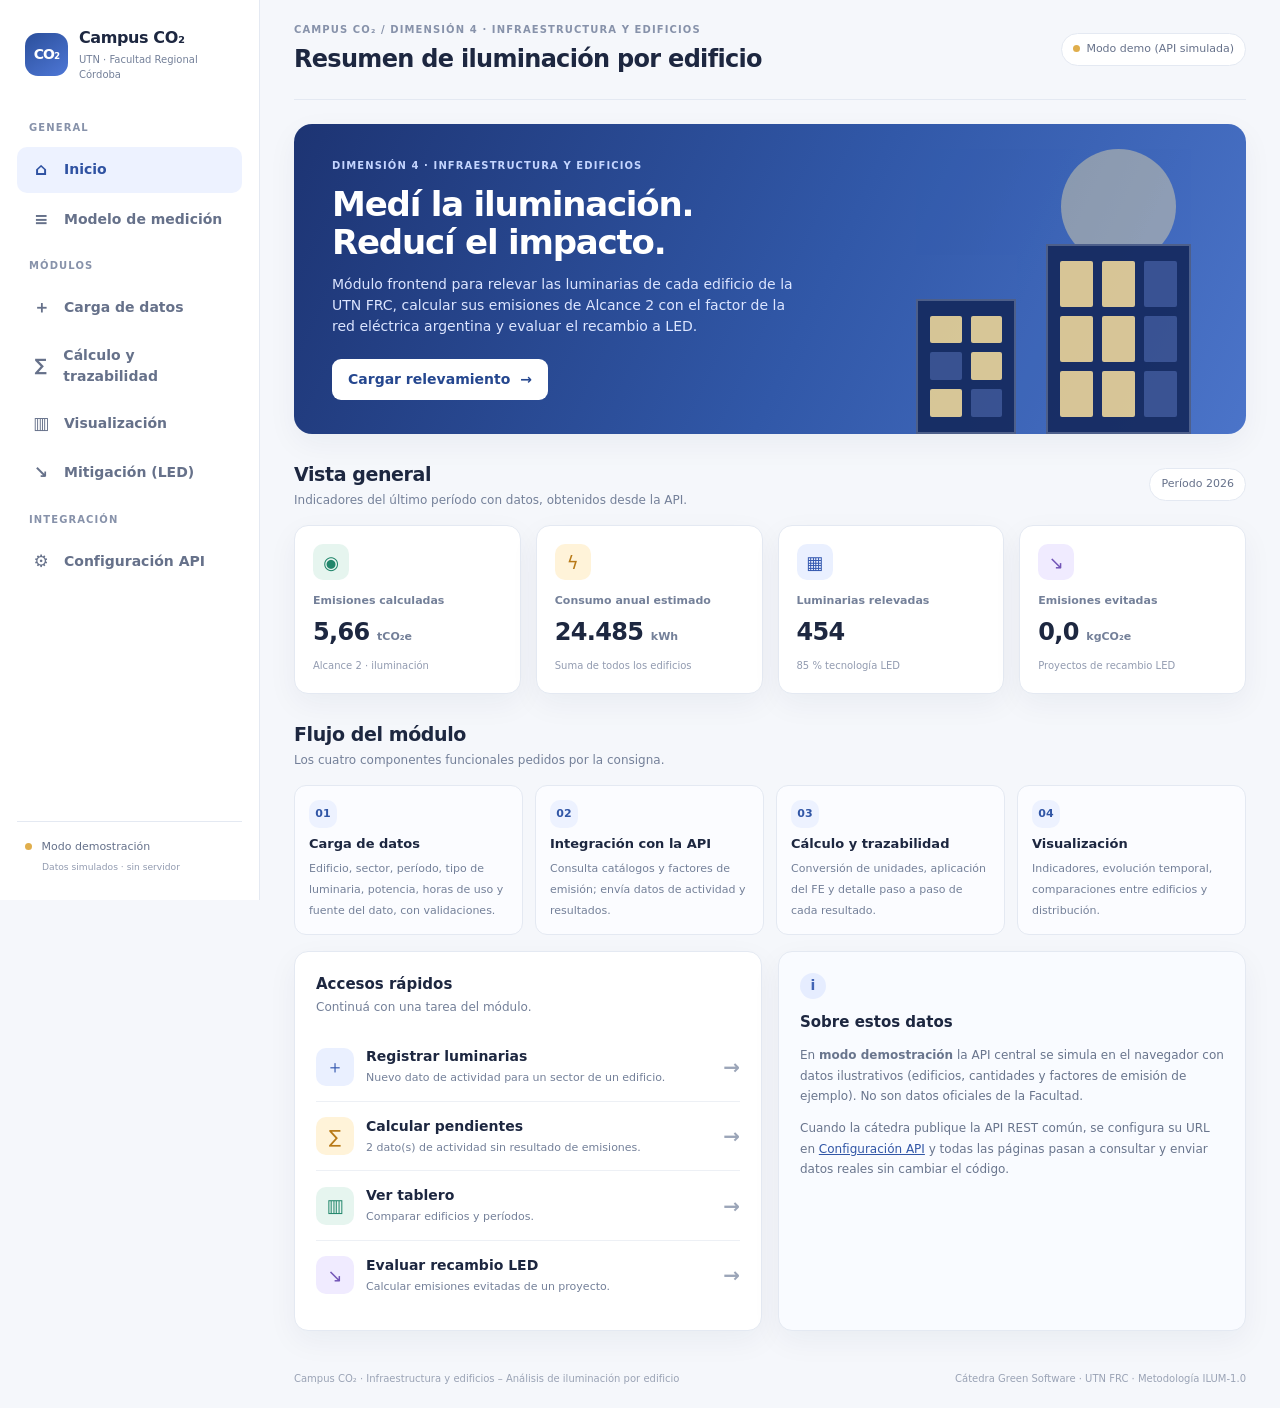
==== index.html @ d1d48ead "Módulo frontend Campus CO2: iluminación por edificio Sitio multipágina (carga, cálculo con trazabili" ====
<!doctype html>
<html lang="es">
<head>
  <meta charset="utf-8">
  <meta name="viewport" content="width=device-width, initial-scale=1">
  <title>Inicio · Campus CO₂ Iluminación</title>
  <link rel="stylesheet" href="css/styles.css">
</head>
<body data-page="inicio" data-title="Resumen de iluminación por edificio">
  <aside id="app-sidebar"></aside>
  <main class="main">
    <header id="app-topbar"></header>

    <div class="hero">
      <div class="hero-copy">
        <div class="eyebrow light">Dimensión 4 · Infraestructura y edificios</div>
        <h2>Medí la iluminación.<br>Reducí el impacto.</h2>
        <p>Módulo frontend para relevar las luminarias de cada edificio de la UTN FRC, calcular sus emisiones de Alcance 2 con el factor de la red eléctrica argentina y evaluar el recambio a LED.</p>
        <a class="btn btn-light" href="carga.html">Cargar relevamiento <span>→</span></a>
      </div>
      <div class="hero-art" aria-hidden="true">
        <div class="sun"></div>
        <div class="building building-a"><i></i><i></i><i></i><i></i><i></i><i></i></div>
        <div class="building building-b"><i></i><i></i><i></i><i></i><i></i><i></i><i></i><i></i><i></i></div>
      </div>
    </div>

    <div class="section-heading">
      <div><h2>Vista general</h2><p>Indicadores del último período con datos, obtenidos desde la API.</p></div>
      <span class="period-tag" id="home-period">Cargando…</span>
    </div>
    <div class="kpi-grid" id="home-kpis">
      <article class="kpi"><div class="kpi-icon green">◉</div><span class="kpi-label">Emisiones calculadas</span><strong id="k-co2">–</strong><small>Alcance 2 · iluminación</small></article>
      <article class="kpi"><div class="kpi-icon gold">ϟ</div><span class="kpi-label">Consumo anual estimado</span><strong id="k-kwh">–</strong><small>Suma de todos los edificios</small></article>
      <article class="kpi"><div class="kpi-icon blue">▦</div><span class="kpi-label">Luminarias relevadas</span><strong id="k-lum">–</strong><small id="k-led">–</small></article>
      <article class="kpi"><div class="kpi-icon violet">↘</div><span class="kpi-label">Emisiones evitadas</span><strong id="k-evit">–</strong><small>Proyectos de recambio LED</small></article>
    </div>
    <div id="home-error"></div>

    <div class="section-heading"><div><h2>Flujo del módulo</h2><p>Los cuatro componentes funcionales pedidos por la consigna.</p></div></div>
    <div class="flow">
      <a class="flow-step" href="carga.html"><span class="step">01</span><b>Carga de datos</b><small>Edificio, sector, período, tipo de luminaria, potencia, horas de uso y fuente del dato, con validaciones.</small></a>
      <a class="flow-step" href="configuracion.html"><span class="step">02</span><b>Integración con la API</b><small>Consulta catálogos y factores de emisión; envía datos de actividad y resultados.</small></a>
      <a class="flow-step" href="calculo.html"><span class="step">03</span><b>Cálculo y trazabilidad</b><small>Conversión de unidades, aplicación del FE y detalle paso a paso de cada resultado.</small></a>
      <a class="flow-step" href="visualizacion.html"><span class="step">04</span><b>Visualización</b><small>Indicadores, evolución temporal, comparaciones entre edificios y distribución.</small></a>
    </div>

    <div class="grid-2 mt">
      <article class="panel">
        <div class="panel-head"><div><h3>Accesos rápidos</h3><p>Continuá con una tarea del módulo.</p></div></div>
        <div class="quick-list">
          <a class="quick-link" href="carga.html"><span class="quick-icon blue">＋</span><span><b>Registrar luminarias</b><small>Nuevo dato de actividad para un sector de un edificio.</small></span><strong>→</strong></a>
          <a class="quick-link" href="calculo.html"><span class="quick-icon gold">∑</span><span><b>Calcular pendientes</b><small id="k-pend">Datos de actividad sin resultado de emisiones.</small></span><strong>→</strong></a>
          <a class="quick-link" href="visualizacion.html"><span class="quick-icon green">▥</span><span><b>Ver tablero</b><small>Comparar edificios y períodos.</small></span><strong>→</strong></a>
          <a class="quick-link" href="mitigacion.html"><span class="quick-icon violet">↘</span><span><b>Evaluar recambio LED</b><small>Calcular emisiones evitadas de un proyecto.</small></span><strong>→</strong></a>
        </div>
      </article>
      <article class="panel note-panel">
        <div class="note-icon">i</div>
        <h3>Sobre estos datos</h3>
        <p>En <b>modo demostración</b> la API central se simula en el navegador con datos ilustrativos (edificios, cantidades y factores de emisión de ejemplo). No son datos oficiales de la Facultad.</p>
        <p>Cuando la cátedra publique la API REST común, se configura su URL en <a href="configuracion.html">Configuración API</a> y todas las páginas pasan a consultar y enviar datos reales sin cambiar el código.</p>
      </article>
    </div>
  </main>

  <script src="js/config.js"></script>
  <script src="js/calculo.js"></script>
  <script src="js/mock-data.js"></script>
  <script src="js/api.js"></script>
  <script src="js/layout.js"></script>
  <script src="js/contexto.js"></script>
  <script src="js/pages/inicio.js"></script>
</body>
</html>
---- css/styles.css ----
/* =========================================================
   Campus CO₂ · Módulo Infraestructura y edificios (Iluminación)
   Hoja de estilos compartida por todas las páginas
   ========================================================= */
:root {
  --navy: #172554; --blue: #3156a6; --blue-soft: #edf2ff;
  --ink: #1d2740; --muted: #748099; --line: #e4e9f2; --bg: #f5f7fb; --card: #fff;
  --green: #21866b; --green-soft: #e6f5ef;
  --gold: #b87916; --gold-soft: #fff3d9;
  --violet: #7255b7; --violet-soft: #f0ebff;
  --red: #c24141; --red-soft: #fdecec;
  --shadow: 0 10px 30px rgba(23, 37, 84, .05);
}
* { box-sizing: border-box; }
body { margin: 0; background: var(--bg); color: var(--ink); font: 14px/1.5 Inter, ui-sans-serif, system-ui, -apple-system, "Segoe UI", sans-serif; display: flex; min-height: 100vh; }
button, input, select, textarea { font: inherit; }
button { cursor: pointer; }
a { color: var(--blue); }
code, pre { font-family: ui-monospace, SFMono-Regular, Consolas, monospace; font-size: 12px; }

/* ---------- Sidebar ---------- */
.sidebar { width: 260px; background: #fff; border-right: 1px solid var(--line); padding: 26px 17px; display: flex; flex-direction: column; position: fixed; inset: 0 auto 0 0; z-index: 5; overflow-y: auto; }
.brand { display: flex; align-items: center; gap: 11px; padding: 0 8px 26px; text-decoration: none; color: inherit; }
.brand-mark { width: 43px; height: 43px; background: linear-gradient(145deg, #2b4f9b, #4e77d6); border-radius: 13px; color: #fff; display: grid; place-items: center; font-weight: 800; letter-spacing: -1px; flex-shrink: 0; }
.brand strong { display: block; font-size: 16px; letter-spacing: -.4px; }
.brand small { display: block; color: var(--muted); font-size: 10px; margin-top: 2px; }
.nav-label, .eyebrow { font-size: 10px; font-weight: 800; letter-spacing: 1.1px; color: #8792aa; text-transform: uppercase; }
.nav-label { padding: 12px 12px 8px; }
.sidebar nav { display: grid; gap: 4px; }
.nav-item { color: #66718a; text-decoration: none; padding: 10px 13px; border-radius: 10px; display: flex; align-items: center; gap: 12px; font-weight: 600; }
.nav-item span { width: 22px; text-align: center; font-size: 17px; }
.nav-item:hover { background: #f4f6fb; }
.nav-item.active { background: var(--blue-soft); color: #2f52a2; }
.sidebar-bottom { margin-top: auto; border-top: 1px solid var(--line); padding: 17px 8px 0; color: #65718a; font-size: 11px; }
.sidebar-bottom small { display: block; color: #929bb0; padding: 5px 0 0 17px; word-break: break-all; }
.status-dot { display: inline-block; width: 7px; height: 7px; background: #31a879; border-radius: 50%; margin-right: 6px; }
.status-dot.mock { background: #e0ae4c; }
.status-dot.error { background: var(--red); }

/* ---------- Layout ---------- */
.main { margin-left: 260px; width: calc(100% - 260px); padding: 0 34px; max-width: 1800px; }
.topbar { min-height: 100px; display: flex; align-items: center; justify-content: space-between; gap: 16px; border-bottom: 1px solid var(--line); margin-bottom: 24px; }
.topbar h1 { font-size: 24px; letter-spacing: -.7px; margin: 4px 0 0; }
.top-actions { display: flex; align-items: center; gap: 12px; }
.pill, .period-tag { font-size: 11px; color: #66718a; background: #fff; border: 1px solid var(--line); padding: 7px 11px; border-radius: 30px; white-space: nowrap; text-decoration: none; }
footer { display: flex; justify-content: space-between; gap: 12px; padding: 28px 0 22px; margin-top: 12px; color: #9aa3b5; font-size: 10px; }

.section-heading { display: flex; align-items: center; justify-content: space-between; margin: 26px 0 16px; gap: 15px; }
.section-heading:first-child { margin-top: 0; }
.section-heading h2 { font-size: 19px; margin: 0 0 3px; letter-spacing: -.4px; }
.section-heading p, .panel-head p, .form-section-title p { margin: 0; color: var(--muted); font-size: 12px; }

/* ---------- Hero ---------- */
.hero { background: linear-gradient(115deg, #1d3473 0%, #3158a8 55%, #4b74c9 100%); border-radius: 18px; min-height: 260px; color: #fff; display: flex; overflow: hidden; position: relative; padding: 34px 38px; box-shadow: var(--shadow); }
.hero-copy { max-width: 560px; position: relative; z-index: 1; }
.eyebrow.light { color: #c4d5ff; }
.hero h2 { font-size: 34px; line-height: 1.13; letter-spacing: -1.2px; margin: 12px 0; }
.hero p { color: #dce5ff; max-width: 480px; font-size: 14px; margin: 0 0 22px; }
.hero-art { position: absolute; right: 0; bottom: 0; width: 43%; height: 100%; overflow: hidden; opacity: .9; }
.sun { position: absolute; width: 115px; height: 115px; border-radius: 50%; background: #ffe9a8; right: 70px; top: 25px; opacity: .45; }
.building { position: absolute; bottom: 0; background: #14295d; border: 2px solid rgba(255,255,255,.25); display: grid; grid-template-columns: repeat(2, 1fr); gap: 9px; padding: 15px 12px; }
.building i { display: block; background: #ffe39a; border-radius: 2px; opacity: .9; }
.building i:nth-child(3n) { background: #3d5594; }
.building-a { height: 135px; width: 100px; right: 230px; }
.building-b { height: 190px; width: 145px; right: 55px; grid-template-columns: repeat(3, 1fr); }

/* ---------- Buttons ---------- */
.btn { border: 0; border-radius: 9px; padding: 10px 16px; font-weight: 700; display: inline-flex; align-items: center; justify-content: center; gap: 10px; transition: .15s; text-decoration: none; }
.btn:hover { transform: translateY(-1px); filter: brightness(.98); }
.btn:disabled { opacity: .5; cursor: not-allowed; transform: none; }
.btn-light { background: #fff; color: #25478f; }
.btn-primary { background: var(--blue); color: #fff; }
.btn-success { background: var(--green); color: #fff; }
.btn-outline { background: #fff; color: #4f5e78; border: 1px solid #dbe2ee; }
.btn-danger { background: #fff; color: var(--red); border: 1px solid #f1caca; }
.btn-sm { padding: 6px 10px; font-size: 11px; border-radius: 7px; }

/* ---------- Cards / KPIs ---------- */
.kpi-grid { display: grid; grid-template-columns: repeat(4, minmax(0, 1fr)); gap: 15px; }
.kpi, .panel { background: var(--card); border: 1px solid var(--line); border-radius: 14px; box-shadow: var(--shadow); }
.kpi { padding: 18px; min-width: 0; }
.kpi-icon, .quick-icon { width: 36px; height: 36px; border-radius: 10px; display: grid; place-items: center; font-size: 18px; margin-bottom: 13px; }
.blue { background: #eaf0ff; color: #3559b0; }
.gold { background: var(--gold-soft); color: var(--gold); }
.green { background: var(--green-soft); color: var(--green); }
.violet { background: var(--violet-soft); color: var(--violet); }
.kpi-label { display: block; font-size: 11px; color: var(--muted); font-weight: 650; }
.kpi strong { display: block; font-size: 24px; letter-spacing: -.7px; margin: 4px 0; }
.kpi strong em, .result-highlight em { font-style: normal; font-size: 11px; color: var(--muted); letter-spacing: 0; }
.kpi small { font-size: 10px; color: #929bb0; }
.kpi .delta-up { color: var(--red); font-weight: 700; }
.kpi .delta-down { color: var(--green); font-weight: 700; }

.panel { padding: 21px; }
.panel-head { display: flex; align-items: center; justify-content: space-between; gap: 12px; margin-bottom: 16px; flex-wrap: wrap; }
.panel-head h3, .form-section-title h3, .note-panel h3 { margin: 0 0 3px; font-size: 15px; }
.grid-2 { display: grid; grid-template-columns: 1fr 1fr; gap: 16px; }
.grid-3 { display: grid; grid-template-columns: repeat(3, 1fr); gap: 16px; }
.stack { display: grid; gap: 16px; }
.mt { margin-top: 16px; }

.quick-list { display: grid; }
.quick-link { border-top: 1px solid #edf0f5; display: flex; align-items: center; gap: 12px; padding: 14px 0; color: var(--ink); text-decoration: none; }
.quick-link:first-child { border-top: 0; }
.quick-icon { flex-shrink: 0; margin: 0; width: 38px; height: 38px; }
.quick-link span:nth-child(2) { flex: 1; }
.quick-link b, .quick-link small { display: block; }
.quick-link small { font-size: 11px; color: var(--muted); margin-top: 3px; }
.quick-link > strong { color: #9ba5b8; font-size: 20px; }

.note-panel { background: #f9fbff; }
.note-icon { width: 26px; height: 26px; border-radius: 50%; background: #e6edff; color: #4264b5; display: grid; place-items: center; font-weight: 800; margin-bottom: 12px; flex-shrink: 0; }
.note-panel p, .note-panel li { font-size: 12px; color: #69758d; line-height: 1.7; }
.note-inline { display: flex; gap: 13px; align-items: flex-start; }
.note-inline .note-icon { margin: 0; }
.note-inline p { margin: 0; }

/* Flujo de módulos */
.flow { display: grid; grid-template-columns: repeat(4, 1fr); gap: 12px; counter-reset: flow; }
.flow-step { border: 1px solid var(--line); border-radius: 12px; padding: 14px; background: #fbfcff; text-decoration: none; color: inherit; position: relative; }
.flow-step:hover { border-color: #b9c8ee; }
.flow-step b { display: block; font-size: 13px; margin: 6px 0 3px; }
.flow-step small { color: var(--muted); font-size: 11px; }
.flow-step .step { width: 28px; height: 28px; font-size: 11px; }

/* ---------- Forms ---------- */
.form-panel { padding: 25px; }
.form-section-title { display: flex; align-items: center; gap: 12px; margin-bottom: 18px; }
.step { height: 34px; width: 34px; display: grid; place-items: center; background: var(--blue-soft); color: var(--blue); border-radius: 10px; font-weight: 800; font-size: 12px; flex-shrink: 0; }
.form-section-title.separated { border-top: 1px solid var(--line); padding-top: 22px; margin-top: 24px; }
.form-grid { display: grid; grid-template-columns: repeat(3, minmax(0, 1fr)); gap: 16px 18px; }
.form-grid.cols-2 { grid-template-columns: repeat(2, minmax(0, 1fr)); }
.form-grid.one-col { grid-template-columns: 1fr; }
.field { display: flex; flex-direction: column; gap: 6px; font-weight: 650; font-size: 12px; color: #46516a; min-width: 0; }
.field .req { color: #d35454; }
.field input, .field select, .field textarea, .toolbar select, .toolbar input { width: 100%; border: 1px solid #dce3ef; background: #fff; border-radius: 8px; padding: 10px 12px; color: #2b3550; outline: none; min-width: 0; }
.field input[readonly], .field input:disabled, .field select:disabled { background: #f4f6fa; color: #69758d; }
.field input:focus, .field select:focus, .field textarea:focus { border-color: #6582d5; box-shadow: 0 0 0 3px #edf1ff; }
.field small { font-size: 10px; color: #8b96aa; font-weight: 400; }
.field.invalid input, .field.invalid select, .field.invalid textarea { border-color: #e08b8b; background: #fffafa; }
.field .error-text { color: var(--red); font-size: 10.5px; font-weight: 600; display: none; }
.field.invalid .error-text { display: block; }
.field.span-2 { grid-column: span 2; }
.field.span-all { grid-column: 1 / -1; }
.input-group { display: flex; gap: 6px; }
.input-group input { flex: 1; }
.input-group select { width: 110px; flex-shrink: 0; }
.field textarea { resize: vertical; }

.calc-preview { margin-top: 22px; background: #f6f8fd; border: 1px solid #e7ebf5; border-radius: 11px; padding: 16px; display: grid; grid-template-columns: repeat(3, 1fr); gap: 12px; }
.calc-preview div span { display: block; font-size: 11px; color: var(--muted); }
.calc-preview div strong { display: block; font-size: 19px; margin-top: 3px; }
.calc-preview small { grid-column: 1 / -1; color: #8a95aa; font-size: 10.5px; }
.form-actions { display: flex; justify-content: flex-end; gap: 10px; margin-top: 21px; flex-wrap: wrap; }
.form-message { margin: 12px 0 0; font-size: 12px; min-height: 18px; }
.form-message.ok { color: var(--green); }
.form-message.err { color: var(--red); }
.required-note { font-size: 11px; color: #8993a8; }
.alert { border-radius: 10px; padding: 11px 14px; font-size: 12px; margin-top: 14px; }
.alert-warn { background: var(--gold-soft); color: #87590f; border: 1px solid #f3dca6; }
.alert-err { background: var(--red-soft); color: #9b2f2f; border: 1px solid #f1caca; }

/* Toolbar de filtros */
.toolbar { display: flex; gap: 10px; align-items: end; flex-wrap: wrap; }
.toolbar .field { min-width: 160px; }

/* ---------- Tables ---------- */
.table-wrap { overflow-x: auto; }
table { border-collapse: collapse; width: 100%; font-size: 12px; white-space: nowrap; }
th { text-align: left; color: #8993a8; font-size: 10px; text-transform: uppercase; letter-spacing: .5px; background: #f9faff; }
td, th { padding: 11px 12px; border-bottom: 1px solid #edf0f5; }
td { color: #46516a; }
td.num, th.num { text-align: right; }
tbody tr:last-child td { border-bottom: 0; }
tbody tr.selected td { background: #f3f6ff; }
.empty { text-align: center; color: var(--muted); padding: 26px; white-space: normal; }
.badge { display: inline-block; background: var(--blue-soft); color: #3556a5; border-radius: 20px; padding: 4px 9px; font-size: 10px; white-space: nowrap; font-weight: 650; }
.badge.ok { background: var(--green-soft); color: var(--green); }
.badge.warn { background: var(--gold-soft); color: var(--gold); }
.badge.err { background: var(--red-soft); color: var(--red); }
.badge.violet { background: var(--violet-soft); color: var(--violet); }
.row-actions { display: flex; gap: 6px; }

/* ---------- Trazabilidad ---------- */
.trace { display: grid; gap: 14px; }
.trace-block { border: 1px solid var(--line); border-radius: 11px; padding: 14px 16px; background: #fbfcff; }
.trace-block h4 { margin: 0 0 10px; font-size: 12px; text-transform: uppercase; letter-spacing: .6px; color: #6b7690; }
.trace-steps { list-style: none; margin: 0; padding: 0; display: grid; gap: 8px; counter-reset: s; }
.trace-steps li { display: grid; grid-template-columns: 26px 1fr auto; gap: 10px; align-items: start; font-size: 12px; }
.trace-steps li::before { counter-increment: s; content: counter(s); width: 22px; height: 22px; border-radius: 6px; background: var(--blue-soft); color: var(--blue); font-weight: 800; font-size: 11px; display: grid; place-items: center; }
.trace-steps code { display: block; color: #556079; margin-top: 2px; white-space: normal; }
.trace-steps strong { white-space: nowrap; }
.kv { display: grid; grid-template-columns: max-content 1fr; gap: 4px 14px; font-size: 12px; }
.kv dt { color: var(--muted); }
.kv dd { margin: 0; font-weight: 600; }
.json-box { background: #0f1b3d; color: #d9e3ff; border-radius: 10px; padding: 14px; overflow: auto; max-height: 320px; margin: 0; }

/* ---------- Mitigación ---------- */
.mitigation-layout { display: grid; grid-template-columns: 1.3fr .7fr; gap: 17px; align-items: start; }
.result-highlight { background: linear-gradient(140deg, #eaf7f1, #f9fffc); border-color: #d9eee5; }
.highlight-icon { height: 39px; width: 39px; border-radius: 12px; background: #d5f0e3; color: var(--green); display: grid; place-items: center; font-size: 22px; margin-bottom: 14px; }
.result-highlight > strong { display: block; font-size: 27px; letter-spacing: -.7px; margin: 6px 0; }
.result-highlight p { font-size: 11px; color: #70877f; line-height: 1.6; margin-bottom: 0; }
.scenario-row { display: flex; align-items: center; gap: 8px; margin: 15px 0 7px; font-size: 11px; color: #67728a; }
.scenario-row strong { margin-left: auto; color: #28344e; font-size: 11px; }
.scenario-dot { height: 8px; width: 8px; border-radius: 50%; }
.scenario-dot.base { background: #8d9dc7; }
.scenario-dot.improved { background: #38a67d; }
.bar-track { height: 9px; background: #edf0f6; border-radius: 10px; overflow: hidden; }
.bar-fill { height: 100%; border-radius: 10px; transition: width .25s; }
.base-fill { background: #8d9dc7; }
.improved-fill { background: #38a67d; }
.saving-note { display: flex; align-items: center; gap: 10px; margin-top: 18px; background: #f0faf5; border-radius: 9px; padding: 12px; color: #278365; }
.saving-note strong { font-size: 23px; }
.saving-note span { font-size: 10.5px; color: #648778; }

/* ---------- Charts ---------- */
.charts-grid { display: grid; grid-template-columns: 1fr 1fr; gap: 16px; margin-top: 16px; }
.chart-panel { min-width: 0; }
.chart-container { height: 270px; position: relative; }
.wide { grid-column: 1 / -1; }
.chart-fallback { position: absolute; inset: 0; display: grid; place-items: center; color: var(--muted); font-size: 12px; text-align: center; padding: 20px; }

/* ---------- Metodología ---------- */
.doc h3 { margin-top: 0; }
.doc p, .doc li { font-size: 13px; color: #46516a; line-height: 1.7; }
.formula { background: #f6f8fd; border: 1px solid #e7ebf5; border-radius: 10px; padding: 12px 14px; font-family: ui-monospace, Consolas, monospace; font-size: 12.5px; margin: 10px 0; overflow-x: auto; }

/* ---------- Toast ---------- */
.toast-host { position: fixed; right: 20px; bottom: 20px; display: grid; gap: 8px; z-index: 50; }
.toast { background: #1d2740; color: #fff; padding: 11px 15px; border-radius: 10px; font-size: 12px; box-shadow: 0 8px 24px rgba(0,0,0,.18); max-width: 360px; animation: fade .2s ease; }
.toast.ok { background: #1f6f59; }
.toast.err { background: #a33636; }
@keyframes fade { from { opacity: 0; transform: translateY(4px); } to { opacity: 1; transform: none; } }
.loading { color: var(--muted); font-size: 12px; }

/* ---------- Responsive ---------- */
@media (max-width: 1200px) {
  .form-grid { grid-template-columns: repeat(2, minmax(0, 1fr)); }
  .flow { grid-template-columns: repeat(2, 1fr); }
}
@media (max-width: 1100px) {
  .sidebar { width: 220px; }
  .main { margin-left: 220px; width: calc(100% - 220px); padding: 0 22px; }
  .kpi-grid { grid-template-columns: repeat(2, minmax(0, 1fr)); }
  .mitigation-layout, .grid-2, .grid-3 { grid-template-columns: 1fr; }
  .hero-art { opacity: .4; }
}
@media (max-width: 720px) {
  body { display: block; }
  .sidebar { position: relative; width: 100%; height: auto; padding: 14px 16px; display: block; border-right: 0; border-bottom: 1px solid var(--line); }
  .brand { padding: 0 5px 12px; }
  .nav-label, .sidebar-bottom { display: none; }
  .sidebar nav { display: flex; overflow-x: auto; gap: 4px; }
  .nav-item { white-space: nowrap; padding: 8px 10px; font-size: 11px; }
  .nav-item span { font-size: 14px; width: auto; }
  .main { margin: 0; width: 100%; padding: 0 16px; }
  .topbar { padding: 18px 0; align-items: flex-start; flex-direction: column; }
  .topbar h1 { font-size: 20px; }
  .hero { padding: 24px 20px; }
  .hero h2 { font-size: 27px; }
  .hero-art { width: 100%; opacity: .2; }
  .section-heading { align-items: flex-start; flex-direction: column; }
  .kpi-grid { gap: 10px; }
  .kpi { padding: 14px; }
  .kpi strong { font-size: 20px; }
  .form-grid, .form-grid.cols-2 { grid-template-columns: 1fr; }
  .field.span-2 { grid-column: auto; }
  .calc-preview { grid-template-columns: 1fr; }
  .charts-grid, .flow { grid-template-columns: 1fr; }
  .wide { grid-column: auto; }
  .panel { padding: 16px; }
  footer { flex-direction: column; }
  .trace-steps li { grid-template-columns: 26px 1fr; }
  .trace-steps strong { grid-column: 2; }
}
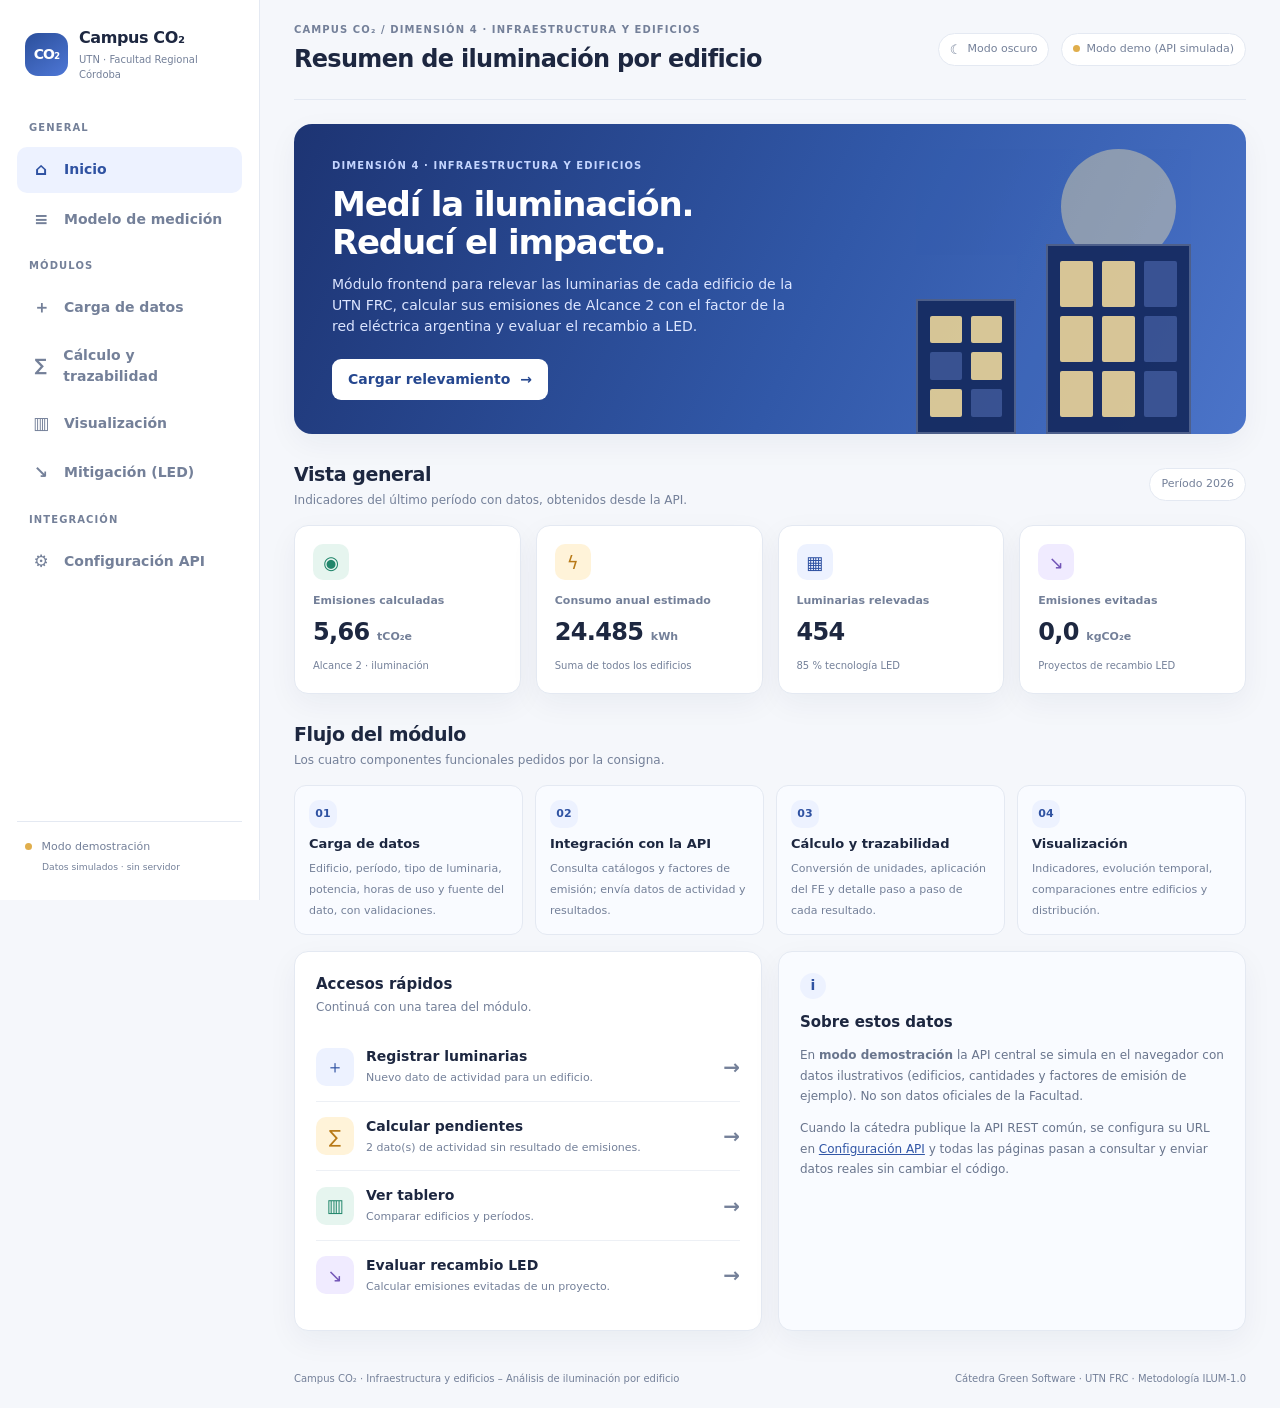
==== commit 3a595f35: "Quitar sector, dimensión y actividad de la carga y agregar modo oscuro - Formulario de carga: se eli" ====
--- a/index.html
+++ b/index.html
@@ -5,6 +5,7 @@
   <meta name="viewport" content="width=device-width, initial-scale=1">
   <title>Inicio · Campus CO₂ Iluminación</title>
   <link rel="stylesheet" href="css/styles.css">
+  <script>try{var t=localStorage.getItem("campusco2.theme");if(t)document.documentElement.dataset.theme=t}catch(e){}</script>
 </head>
 <body data-page="inicio" data-title="Resumen de iluminación por edificio">
   <aside id="app-sidebar"></aside>
@@ -39,7 +40,7 @@
 
     <div class="section-heading"><div><h2>Flujo del módulo</h2><p>Los cuatro componentes funcionales pedidos por la consigna.</p></div></div>
     <div class="flow">
-      <a class="flow-step" href="carga.html"><span class="step">01</span><b>Carga de datos</b><small>Edificio, sector, período, tipo de luminaria, potencia, horas de uso y fuente del dato, con validaciones.</small></a>
+      <a class="flow-step" href="carga.html"><span class="step">01</span><b>Carga de datos</b><small>Edificio, período, tipo de luminaria, potencia, horas de uso y fuente del dato, con validaciones.</small></a>
       <a class="flow-step" href="configuracion.html"><span class="step">02</span><b>Integración con la API</b><small>Consulta catálogos y factores de emisión; envía datos de actividad y resultados.</small></a>
       <a class="flow-step" href="calculo.html"><span class="step">03</span><b>Cálculo y trazabilidad</b><small>Conversión de unidades, aplicación del FE y detalle paso a paso de cada resultado.</small></a>
       <a class="flow-step" href="visualizacion.html"><span class="step">04</span><b>Visualización</b><small>Indicadores, evolución temporal, comparaciones entre edificios y distribución.</small></a>
@@ -49,7 +50,7 @@
       <article class="panel">
         <div class="panel-head"><div><h3>Accesos rápidos</h3><p>Continuá con una tarea del módulo.</p></div></div>
         <div class="quick-list">
-          <a class="quick-link" href="carga.html"><span class="quick-icon blue">＋</span><span><b>Registrar luminarias</b><small>Nuevo dato de actividad para un sector de un edificio.</small></span><strong>→</strong></a>
+          <a class="quick-link" href="carga.html"><span class="quick-icon blue">＋</span><span><b>Registrar luminarias</b><small>Nuevo dato de actividad para un edificio.</small></span><strong>→</strong></a>
           <a class="quick-link" href="calculo.html"><span class="quick-icon gold">∑</span><span><b>Calcular pendientes</b><small id="k-pend">Datos de actividad sin resultado de emisiones.</small></span><strong>→</strong></a>
           <a class="quick-link" href="visualizacion.html"><span class="quick-icon green">▥</span><span><b>Ver tablero</b><small>Comparar edificios y períodos.</small></span><strong>→</strong></a>
           <a class="quick-link" href="mitigacion.html"><span class="quick-icon violet">↘</span><span><b>Evaluar recambio LED</b><small>Calcular emisiones evitadas de un proyecto.</small></span><strong>→</strong></a>
--- a/css/styles.css
+++ b/css/styles.css
@@ -3,13 +3,17 @@
    Hoja de estilos compartida por todas las páginas
    ========================================================= */
 :root {
-  --navy: #172554; --blue: #3156a6; --blue-soft: #edf2ff;
+  color-scheme: light;
+  --navy: #172554; --blue: #3156a6; --blue-soft: #edf2ff; --blue-ink: #2f52a2;
   --ink: #1d2740; --muted: #748099; --line: #e4e9f2; --bg: #f5f7fb; --card: #fff;
+  --soft: #f9fbff; --soft-2: #f6f8fd; --hover: #f4f6fb; --th-bg: #f9faff; --row-line: #edf0f5;
+  --input-bg: #fff; --input-border: #dce3ef; --label: #46516a; --text-2: #69758d;
   --green: #21866b; --green-soft: #e6f5ef;
   --gold: #b87916; --gold-soft: #fff3d9;
   --violet: #7255b7; --violet-soft: #f0ebff;
   --red: #c24141; --red-soft: #fdecec;
   --shadow: 0 10px 30px rgba(23, 37, 84, .05);
+  --chart-text: #52514e; --chart-axis: #6b7280; --chart-grid: #eef0f4;
 }
 * { box-sizing: border-box; }
 body { margin: 0; background: var(--bg); color: var(--ink); font: 14px/1.5 Inter, ui-sans-serif, system-ui, -apple-system, "Segoe UI", sans-serif; display: flex; min-height: 100vh; }
@@ -19,20 +23,20 @@
 code, pre { font-family: ui-monospace, SFMono-Regular, Consolas, monospace; font-size: 12px; }
 
 /* ---------- Sidebar ---------- */
-.sidebar { width: 260px; background: #fff; border-right: 1px solid var(--line); padding: 26px 17px; display: flex; flex-direction: column; position: fixed; inset: 0 auto 0 0; z-index: 5; overflow-y: auto; }
+.sidebar { width: 260px; background: var(--card); border-right: 1px solid var(--line); padding: 26px 17px; display: flex; flex-direction: column; position: fixed; inset: 0 auto 0 0; z-index: 5; overflow-y: auto; }
 .brand { display: flex; align-items: center; gap: 11px; padding: 0 8px 26px; text-decoration: none; color: inherit; }
 .brand-mark { width: 43px; height: 43px; background: linear-gradient(145deg, #2b4f9b, #4e77d6); border-radius: 13px; color: #fff; display: grid; place-items: center; font-weight: 800; letter-spacing: -1px; flex-shrink: 0; }
 .brand strong { display: block; font-size: 16px; letter-spacing: -.4px; }
 .brand small { display: block; color: var(--muted); font-size: 10px; margin-top: 2px; }
-.nav-label, .eyebrow { font-size: 10px; font-weight: 800; letter-spacing: 1.1px; color: #8792aa; text-transform: uppercase; }
+.nav-label, .eyebrow { font-size: 10px; font-weight: 800; letter-spacing: 1.1px; color: var(--muted); text-transform: uppercase; }
 .nav-label { padding: 12px 12px 8px; }
 .sidebar nav { display: grid; gap: 4px; }
-.nav-item { color: #66718a; text-decoration: none; padding: 10px 13px; border-radius: 10px; display: flex; align-items: center; gap: 12px; font-weight: 600; }
+.nav-item { color: var(--muted); text-decoration: none; padding: 10px 13px; border-radius: 10px; display: flex; align-items: center; gap: 12px; font-weight: 600; }
 .nav-item span { width: 22px; text-align: center; font-size: 17px; }
-.nav-item:hover { background: #f4f6fb; }
-.nav-item.active { background: var(--blue-soft); color: #2f52a2; }
-.sidebar-bottom { margin-top: auto; border-top: 1px solid var(--line); padding: 17px 8px 0; color: #65718a; font-size: 11px; }
-.sidebar-bottom small { display: block; color: #929bb0; padding: 5px 0 0 17px; word-break: break-all; }
+.nav-item:hover { background: var(--hover); }
+.nav-item.active { background: var(--blue-soft); color: var(--blue-ink); }
+.sidebar-bottom { margin-top: auto; border-top: 1px solid var(--line); padding: 17px 8px 0; color: var(--muted); font-size: 11px; }
+.sidebar-bottom small { display: block; color: var(--muted); padding: 5px 0 0 17px; word-break: break-all; }
 .status-dot { display: inline-block; width: 7px; height: 7px; background: #31a879; border-radius: 50%; margin-right: 6px; }
 .status-dot.mock { background: #e0ae4c; }
 .status-dot.error { background: var(--red); }
@@ -42,8 +46,8 @@
 .topbar { min-height: 100px; display: flex; align-items: center; justify-content: space-between; gap: 16px; border-bottom: 1px solid var(--line); margin-bottom: 24px; }
 .topbar h1 { font-size: 24px; letter-spacing: -.7px; margin: 4px 0 0; }
 .top-actions { display: flex; align-items: center; gap: 12px; }
-.pill, .period-tag { font-size: 11px; color: #66718a; background: #fff; border: 1px solid var(--line); padding: 7px 11px; border-radius: 30px; white-space: nowrap; text-decoration: none; }
-footer { display: flex; justify-content: space-between; gap: 12px; padding: 28px 0 22px; margin-top: 12px; color: #9aa3b5; font-size: 10px; }
+.pill, .period-tag { font-size: 11px; color: var(--muted); background: var(--card); border: 1px solid var(--line); padding: 7px 11px; border-radius: 30px; white-space: nowrap; text-decoration: none; }
+footer { display: flex; justify-content: space-between; gap: 12px; padding: 28px 0 22px; margin-top: 12px; color: var(--muted); font-size: 10px; }
 
 .section-heading { display: flex; align-items: center; justify-content: space-between; margin: 26px 0 16px; gap: 15px; }
 .section-heading:first-child { margin-top: 0; }
@@ -71,8 +75,8 @@
 .btn-light { background: #fff; color: #25478f; }
 .btn-primary { background: var(--blue); color: #fff; }
 .btn-success { background: var(--green); color: #fff; }
-.btn-outline { background: #fff; color: #4f5e78; border: 1px solid #dbe2ee; }
-.btn-danger { background: #fff; color: var(--red); border: 1px solid #f1caca; }
+.btn-outline { background: var(--card); color: var(--muted); border: 1px solid var(--input-border); }
+.btn-danger { background: var(--card); color: var(--red); border: 1px solid #f1caca; }
 .btn-sm { padding: 6px 10px; font-size: 11px; border-radius: 7px; }
 
 /* ---------- Cards / KPIs ---------- */
@@ -80,14 +84,14 @@
 .kpi, .panel { background: var(--card); border: 1px solid var(--line); border-radius: 14px; box-shadow: var(--shadow); }
 .kpi { padding: 18px; min-width: 0; }
 .kpi-icon, .quick-icon { width: 36px; height: 36px; border-radius: 10px; display: grid; place-items: center; font-size: 18px; margin-bottom: 13px; }
-.blue { background: #eaf0ff; color: #3559b0; }
+.blue { background: var(--blue-soft); color: var(--blue-ink); }
 .gold { background: var(--gold-soft); color: var(--gold); }
 .green { background: var(--green-soft); color: var(--green); }
 .violet { background: var(--violet-soft); color: var(--violet); }
 .kpi-label { display: block; font-size: 11px; color: var(--muted); font-weight: 650; }
 .kpi strong { display: block; font-size: 24px; letter-spacing: -.7px; margin: 4px 0; }
 .kpi strong em, .result-highlight em { font-style: normal; font-size: 11px; color: var(--muted); letter-spacing: 0; }
-.kpi small { font-size: 10px; color: #929bb0; }
+.kpi small { font-size: 10px; color: var(--muted); }
 .kpi .delta-up { color: var(--red); font-weight: 700; }
 .kpi .delta-down { color: var(--green); font-weight: 700; }
 
@@ -100,24 +104,24 @@
 .mt { margin-top: 16px; }
 
 .quick-list { display: grid; }
-.quick-link { border-top: 1px solid #edf0f5; display: flex; align-items: center; gap: 12px; padding: 14px 0; color: var(--ink); text-decoration: none; }
+.quick-link { border-top: 1px solid var(--row-line); display: flex; align-items: center; gap: 12px; padding: 14px 0; color: var(--ink); text-decoration: none; }
 .quick-link:first-child { border-top: 0; }
 .quick-icon { flex-shrink: 0; margin: 0; width: 38px; height: 38px; }
 .quick-link span:nth-child(2) { flex: 1; }
 .quick-link b, .quick-link small { display: block; }
 .quick-link small { font-size: 11px; color: var(--muted); margin-top: 3px; }
-.quick-link > strong { color: #9ba5b8; font-size: 20px; }
-
-.note-panel { background: #f9fbff; }
-.note-icon { width: 26px; height: 26px; border-radius: 50%; background: #e6edff; color: #4264b5; display: grid; place-items: center; font-weight: 800; margin-bottom: 12px; flex-shrink: 0; }
-.note-panel p, .note-panel li { font-size: 12px; color: #69758d; line-height: 1.7; }
+.quick-link > strong { color: var(--muted); font-size: 20px; }
+
+.note-panel { background: var(--soft); }
+.note-icon { width: 26px; height: 26px; border-radius: 50%; background: var(--blue-soft); color: var(--blue-ink); display: grid; place-items: center; font-weight: 800; margin-bottom: 12px; flex-shrink: 0; }
+.note-panel p, .note-panel li { font-size: 12px; color: var(--text-2); line-height: 1.7; }
 .note-inline { display: flex; gap: 13px; align-items: flex-start; }
 .note-inline .note-icon { margin: 0; }
 .note-inline p { margin: 0; }
 
 /* Flujo de módulos */
 .flow { display: grid; grid-template-columns: repeat(4, 1fr); gap: 12px; counter-reset: flow; }
-.flow-step { border: 1px solid var(--line); border-radius: 12px; padding: 14px; background: #fbfcff; text-decoration: none; color: inherit; position: relative; }
+.flow-step { border: 1px solid var(--line); border-radius: 12px; padding: 14px; background: var(--soft); text-decoration: none; color: inherit; position: relative; }
 .flow-step:hover { border-color: #b9c8ee; }
 .flow-step b { display: block; font-size: 13px; margin: 6px 0 3px; }
 .flow-step small { color: var(--muted); font-size: 11px; }
@@ -131,12 +135,12 @@
 .form-grid { display: grid; grid-template-columns: repeat(3, minmax(0, 1fr)); gap: 16px 18px; }
 .form-grid.cols-2 { grid-template-columns: repeat(2, minmax(0, 1fr)); }
 .form-grid.one-col { grid-template-columns: 1fr; }
-.field { display: flex; flex-direction: column; gap: 6px; font-weight: 650; font-size: 12px; color: #46516a; min-width: 0; }
+.field { display: flex; flex-direction: column; gap: 6px; font-weight: 650; font-size: 12px; color: var(--label); min-width: 0; }
 .field .req { color: #d35454; }
-.field input, .field select, .field textarea, .toolbar select, .toolbar input { width: 100%; border: 1px solid #dce3ef; background: #fff; border-radius: 8px; padding: 10px 12px; color: #2b3550; outline: none; min-width: 0; }
-.field input[readonly], .field input:disabled, .field select:disabled { background: #f4f6fa; color: #69758d; }
-.field input:focus, .field select:focus, .field textarea:focus { border-color: #6582d5; box-shadow: 0 0 0 3px #edf1ff; }
-.field small { font-size: 10px; color: #8b96aa; font-weight: 400; }
+.field input, .field select, .field textarea, .toolbar select, .toolbar input { width: 100%; border: 1px solid var(--input-border); background: var(--card); border-radius: 8px; padding: 10px 12px; color: var(--ink); outline: none; min-width: 0; }
+.field input[readonly], .field input:disabled, .field select:disabled { background: var(--hover); color: var(--text-2); }
+.field input:focus, .field select:focus, .field textarea:focus { border-color: #6582d5; box-shadow: 0 0 0 3px var(--blue-soft); }
+.field small { font-size: 10px; color: var(--muted); font-weight: 400; }
 .field.invalid input, .field.invalid select, .field.invalid textarea { border-color: #e08b8b; background: #fffafa; }
 .field .error-text { color: var(--red); font-size: 10.5px; font-weight: 600; display: none; }
 .field.invalid .error-text { display: block; }
@@ -147,15 +151,15 @@
 .input-group select { width: 110px; flex-shrink: 0; }
 .field textarea { resize: vertical; }
 
-.calc-preview { margin-top: 22px; background: #f6f8fd; border: 1px solid #e7ebf5; border-radius: 11px; padding: 16px; display: grid; grid-template-columns: repeat(3, 1fr); gap: 12px; }
+.calc-preview { margin-top: 22px; background: var(--soft-2); border: 1px solid var(--input-border); border-radius: 11px; padding: 16px; display: grid; grid-template-columns: repeat(3, 1fr); gap: 12px; }
 .calc-preview div span { display: block; font-size: 11px; color: var(--muted); }
 .calc-preview div strong { display: block; font-size: 19px; margin-top: 3px; }
-.calc-preview small { grid-column: 1 / -1; color: #8a95aa; font-size: 10.5px; }
+.calc-preview small { grid-column: 1 / -1; color: var(--muted); font-size: 10.5px; }
 .form-actions { display: flex; justify-content: flex-end; gap: 10px; margin-top: 21px; flex-wrap: wrap; }
 .form-message { margin: 12px 0 0; font-size: 12px; min-height: 18px; }
 .form-message.ok { color: var(--green); }
 .form-message.err { color: var(--red); }
-.required-note { font-size: 11px; color: #8993a8; }
+.required-note { font-size: 11px; color: var(--muted); }
 .alert { border-radius: 10px; padding: 11px 14px; font-size: 12px; margin-top: 14px; }
 .alert-warn { background: var(--gold-soft); color: #87590f; border: 1px solid #f3dca6; }
 .alert-err { background: var(--red-soft); color: #9b2f2f; border: 1px solid #f1caca; }
@@ -167,12 +171,12 @@
 /* ---------- Tables ---------- */
 .table-wrap { overflow-x: auto; }
 table { border-collapse: collapse; width: 100%; font-size: 12px; white-space: nowrap; }
-th { text-align: left; color: #8993a8; font-size: 10px; text-transform: uppercase; letter-spacing: .5px; background: #f9faff; }
-td, th { padding: 11px 12px; border-bottom: 1px solid #edf0f5; }
-td { color: #46516a; }
+th { text-align: left; color: var(--muted); font-size: 10px; text-transform: uppercase; letter-spacing: .5px; background: var(--th-bg); }
+td, th { padding: 11px 12px; border-bottom: 1px solid var(--row-line); }
+td { color: var(--label); }
 td.num, th.num { text-align: right; }
 tbody tr:last-child td { border-bottom: 0; }
-tbody tr.selected td { background: #f3f6ff; }
+tbody tr.selected td { background: var(--hover); }
 .empty { text-align: center; color: var(--muted); padding: 26px; white-space: normal; }
 .badge { display: inline-block; background: var(--blue-soft); color: #3556a5; border-radius: 20px; padding: 4px 9px; font-size: 10px; white-space: nowrap; font-weight: 650; }
 .badge.ok { background: var(--green-soft); color: var(--green); }
@@ -183,12 +187,12 @@
 
 /* ---------- Trazabilidad ---------- */
 .trace { display: grid; gap: 14px; }
-.trace-block { border: 1px solid var(--line); border-radius: 11px; padding: 14px 16px; background: #fbfcff; }
-.trace-block h4 { margin: 0 0 10px; font-size: 12px; text-transform: uppercase; letter-spacing: .6px; color: #6b7690; }
+.trace-block { border: 1px solid var(--line); border-radius: 11px; padding: 14px 16px; background: var(--soft); }
+.trace-block h4 { margin: 0 0 10px; font-size: 12px; text-transform: uppercase; letter-spacing: .6px; color: var(--muted); }
 .trace-steps { list-style: none; margin: 0; padding: 0; display: grid; gap: 8px; counter-reset: s; }
 .trace-steps li { display: grid; grid-template-columns: 26px 1fr auto; gap: 10px; align-items: start; font-size: 12px; }
 .trace-steps li::before { counter-increment: s; content: counter(s); width: 22px; height: 22px; border-radius: 6px; background: var(--blue-soft); color: var(--blue); font-weight: 800; font-size: 11px; display: grid; place-items: center; }
-.trace-steps code { display: block; color: #556079; margin-top: 2px; white-space: normal; }
+.trace-steps code { display: block; color: var(--muted); margin-top: 2px; white-space: normal; }
 .trace-steps strong { white-space: nowrap; }
 .kv { display: grid; grid-template-columns: max-content 1fr; gap: 4px 14px; font-size: 12px; }
 .kv dt { color: var(--muted); }
@@ -198,15 +202,15 @@
 /* ---------- Mitigación ---------- */
 .mitigation-layout { display: grid; grid-template-columns: 1.3fr .7fr; gap: 17px; align-items: start; }
 .result-highlight { background: linear-gradient(140deg, #eaf7f1, #f9fffc); border-color: #d9eee5; }
-.highlight-icon { height: 39px; width: 39px; border-radius: 12px; background: #d5f0e3; color: var(--green); display: grid; place-items: center; font-size: 22px; margin-bottom: 14px; }
+.highlight-icon { height: 39px; width: 39px; border-radius: 12px; background: var(--green-soft); color: var(--green); display: grid; place-items: center; font-size: 22px; margin-bottom: 14px; }
 .result-highlight > strong { display: block; font-size: 27px; letter-spacing: -.7px; margin: 6px 0; }
 .result-highlight p { font-size: 11px; color: #70877f; line-height: 1.6; margin-bottom: 0; }
-.scenario-row { display: flex; align-items: center; gap: 8px; margin: 15px 0 7px; font-size: 11px; color: #67728a; }
-.scenario-row strong { margin-left: auto; color: #28344e; font-size: 11px; }
+.scenario-row { display: flex; align-items: center; gap: 8px; margin: 15px 0 7px; font-size: 11px; color: var(--muted); }
+.scenario-row strong { margin-left: auto; color: var(--ink); font-size: 11px; }
 .scenario-dot { height: 8px; width: 8px; border-radius: 50%; }
 .scenario-dot.base { background: #8d9dc7; }
 .scenario-dot.improved { background: #38a67d; }
-.bar-track { height: 9px; background: #edf0f6; border-radius: 10px; overflow: hidden; }
+.bar-track { height: 9px; background: var(--input-border); border-radius: 10px; overflow: hidden; }
 .bar-fill { height: 100%; border-radius: 10px; transition: width .25s; }
 .base-fill { background: #8d9dc7; }
 .improved-fill { background: #38a67d; }
@@ -223,8 +227,8 @@
 
 /* ---------- Metodología ---------- */
 .doc h3 { margin-top: 0; }
-.doc p, .doc li { font-size: 13px; color: #46516a; line-height: 1.7; }
-.formula { background: #f6f8fd; border: 1px solid #e7ebf5; border-radius: 10px; padding: 12px 14px; font-family: ui-monospace, Consolas, monospace; font-size: 12.5px; margin: 10px 0; overflow-x: auto; }
+.doc p, .doc li { font-size: 13px; color: var(--label); line-height: 1.7; }
+.formula { background: var(--soft-2); border: 1px solid var(--input-border); border-radius: 10px; padding: 12px 14px; font-family: ui-monospace, Consolas, monospace; font-size: 12.5px; margin: 10px 0; overflow-x: auto; }
 
 /* ---------- Toast ---------- */
 .toast-host { position: fixed; right: 20px; bottom: 20px; display: grid; gap: 8px; z-index: 50; }
@@ -274,3 +278,54 @@
   .trace-steps li { grid-template-columns: 26px 1fr; }
   .trace-steps strong { grid-column: 2; }
 }
+
+
+/* ---------- Modo oscuro ---------- */
+@media (prefers-color-scheme: dark) {
+  :root:not([data-theme="light"]) {
+  color-scheme: dark;
+    --blue: #4a72d1; --blue-soft: #1e2a47; --blue-ink: #a9c0ff;
+    --ink: #e6e9f0; --muted: #9aa3b6; --line: #2a3245; --bg: #0f1420; --card: #171d2b;
+    --soft: #1a2130; --soft-2: #1a2130; --hover: #1f2738; --th-bg: #1b2232; --row-line: #252d3e;
+    --input-bg: #121826; --input-border: #2e384c; --label: #c3c9d6; --text-2: #aab2c3;
+    --green: #4cc39b; --green-soft: #15302a;
+    --gold: #e3b04f; --gold-soft: #33290f;
+    --violet: #ab98ec; --violet-soft: #2a2342;
+    --red: #ef7a7a; --red-soft: #3a1d1f;
+    --shadow: none;
+    --chart-text: #c3c2b7; --chart-axis: #9aa3b6; --chart-grid: #262e3f;
+  }
+}
+:root[data-theme="dark"] {
+  color-scheme: dark;
+  --blue: #4a72d1; --blue-soft: #1e2a47; --blue-ink: #a9c0ff;
+  --ink: #e6e9f0; --muted: #9aa3b6; --line: #2a3245; --bg: #0f1420; --card: #171d2b;
+  --soft: #1a2130; --soft-2: #1a2130; --hover: #1f2738; --th-bg: #1b2232; --row-line: #252d3e;
+  --input-bg: #121826; --input-border: #2e384c; --label: #c3c9d6; --text-2: #aab2c3;
+  --green: #4cc39b; --green-soft: #15302a;
+  --gold: #e3b04f; --gold-soft: #33290f;
+  --violet: #ab98ec; --violet-soft: #2a2342;
+  --red: #ef7a7a; --red-soft: #3a1d1f;
+  --shadow: none;
+  --chart-text: #c3c2b7; --chart-axis: #9aa3b6; --chart-grid: #262e3f;
+}
+.field input, .field select, .field textarea, .toolbar select, .toolbar input { background: var(--input-bg); color: var(--ink); }
+.blue { background: var(--blue-soft); color: var(--blue-ink); }
+.step, .badge, .note-icon { background: var(--blue-soft); color: var(--blue-ink); }
+.badge.ok { background: var(--green-soft); color: var(--green); }
+.badge.warn { background: var(--gold-soft); color: var(--gold); }
+.badge.err { background: var(--red-soft); color: var(--red); }
+.badge.violet { background: var(--violet-soft); color: var(--violet); }
+.result-highlight { background: linear-gradient(140deg, var(--green-soft), var(--card)); border-color: var(--line); }
+.highlight-icon { background: var(--green-soft); }
+.saving-note { background: var(--green-soft); color: var(--green); }
+.saving-note span, .result-highlight p { color: var(--text-2); }
+.bar-track { background: var(--row-line); }
+.alert-warn { background: var(--gold-soft); color: var(--gold); border-color: transparent; }
+.alert-err { background: var(--red-soft); color: var(--red); border-color: transparent; }
+.field.invalid input, .field.invalid select, .field.invalid textarea { background: var(--red-soft); }
+.field input:focus, .field select:focus, .field textarea:focus { box-shadow: 0 0 0 3px var(--blue-soft); }
+.trace-steps li::before { background: var(--blue-soft); color: var(--blue-ink); }
+.theme-toggle { display: inline-flex; align-items: center; gap: 6px; font-size: 11px; color: var(--muted); background: var(--card); border: 1px solid var(--line); padding: 7px 11px; border-radius: 30px; }
+.theme-toggle:hover { color: var(--ink); }
+.theme-toggle span { font-size: 13px; line-height: 1; }
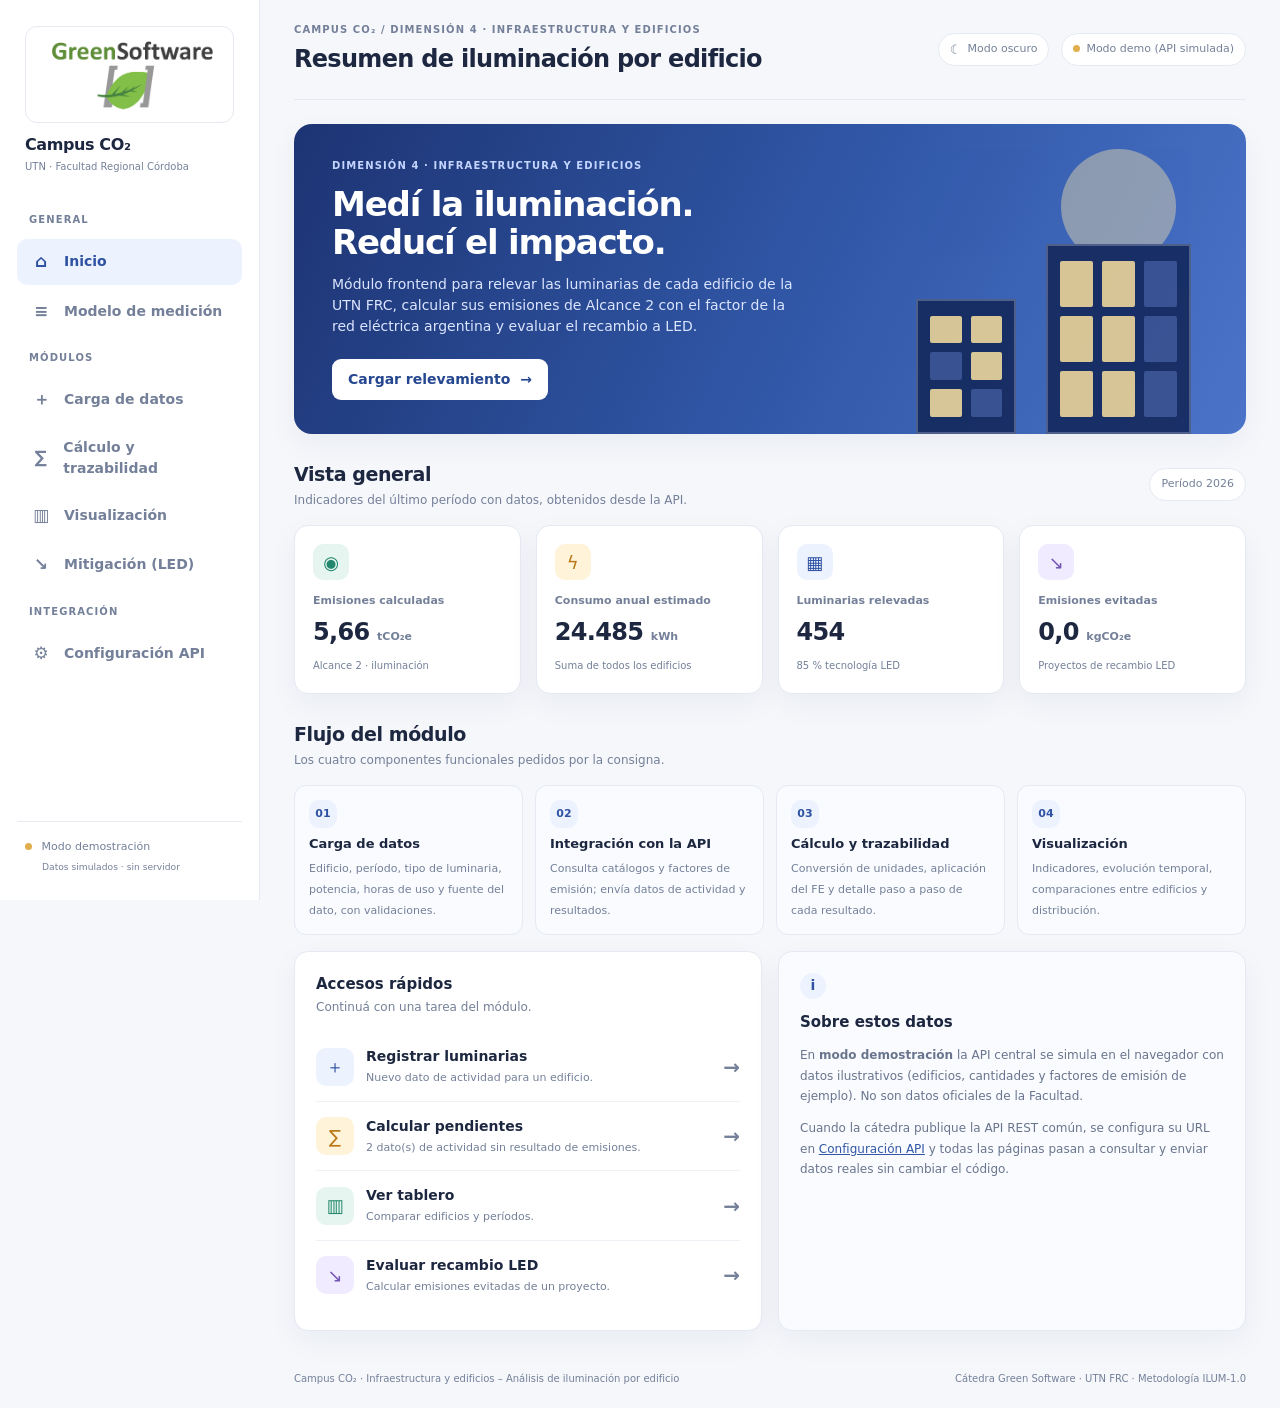
==== commit dac872e5: "Agregar logo de Green Software como favicon y en el menú lateral Co-Authored-By: Claude Opus 5.5 <no" ====
--- a/index.html
+++ b/index.html
@@ -4,6 +4,9 @@
   <meta charset="utf-8">
   <meta name="viewport" content="width=device-width, initial-scale=1">
   <title>Inicio · Campus CO₂ Iluminación</title>
+  <link rel="icon" href="favicon.ico" sizes="any">
+  <link rel="icon" type="image/png" href="img/icono-64.png">
+  <link rel="apple-touch-icon" href="img/icono-180.png">
   <link rel="stylesheet" href="css/styles.css">
   <script>try{var t=localStorage.getItem("campusco2.theme");if(t)document.documentElement.dataset.theme=t}catch(e){}</script>
 </head>
--- a/css/styles.css
+++ b/css/styles.css
@@ -25,6 +25,11 @@
 /* ---------- Sidebar ---------- */
 .sidebar { width: 260px; background: var(--card); border-right: 1px solid var(--line); padding: 26px 17px; display: flex; flex-direction: column; position: fixed; inset: 0 auto 0 0; z-index: 5; overflow-y: auto; }
 .brand { display: flex; align-items: center; gap: 11px; padding: 0 8px 26px; text-decoration: none; color: inherit; }
+.brand { flex-direction: column; align-items: stretch; gap: 10px; }
+.brand-logo { display: block; background: #fff; border: 1px solid var(--line); border-radius: 12px; padding: 8px 12px; }
+.brand-logo img { display: block; width: 100%; max-width: 190px; height: auto; margin: 0 auto; }
+.brand-text strong { display: block; font-size: 16px; letter-spacing: -.4px; }
+.brand-text small { display: block; color: var(--muted); font-size: 10px; margin-top: 2px; }
 .brand-mark { width: 43px; height: 43px; background: linear-gradient(145deg, #2b4f9b, #4e77d6); border-radius: 13px; color: #fff; display: grid; place-items: center; font-weight: 800; letter-spacing: -1px; flex-shrink: 0; }
 .brand strong { display: block; font-size: 16px; letter-spacing: -.4px; }
 .brand small { display: block; color: var(--muted); font-size: 10px; margin-top: 2px; }
@@ -253,7 +258,9 @@
 @media (max-width: 720px) {
   body { display: block; }
   .sidebar { position: relative; width: 100%; height: auto; padding: 14px 16px; display: block; border-right: 0; border-bottom: 1px solid var(--line); }
-  .brand { padding: 0 5px 12px; }
+  .brand { padding: 0 5px 12px; flex-direction: row; align-items: center; gap: 12px; }
+  .brand-logo { padding: 5px 8px; flex-shrink: 0; }
+  .brand-logo img { width: 110px; }
   .nav-label, .sidebar-bottom { display: none; }
   .sidebar nav { display: flex; overflow-x: auto; gap: 4px; }
   .nav-item { white-space: nowrap; padding: 8px 10px; font-size: 11px; }
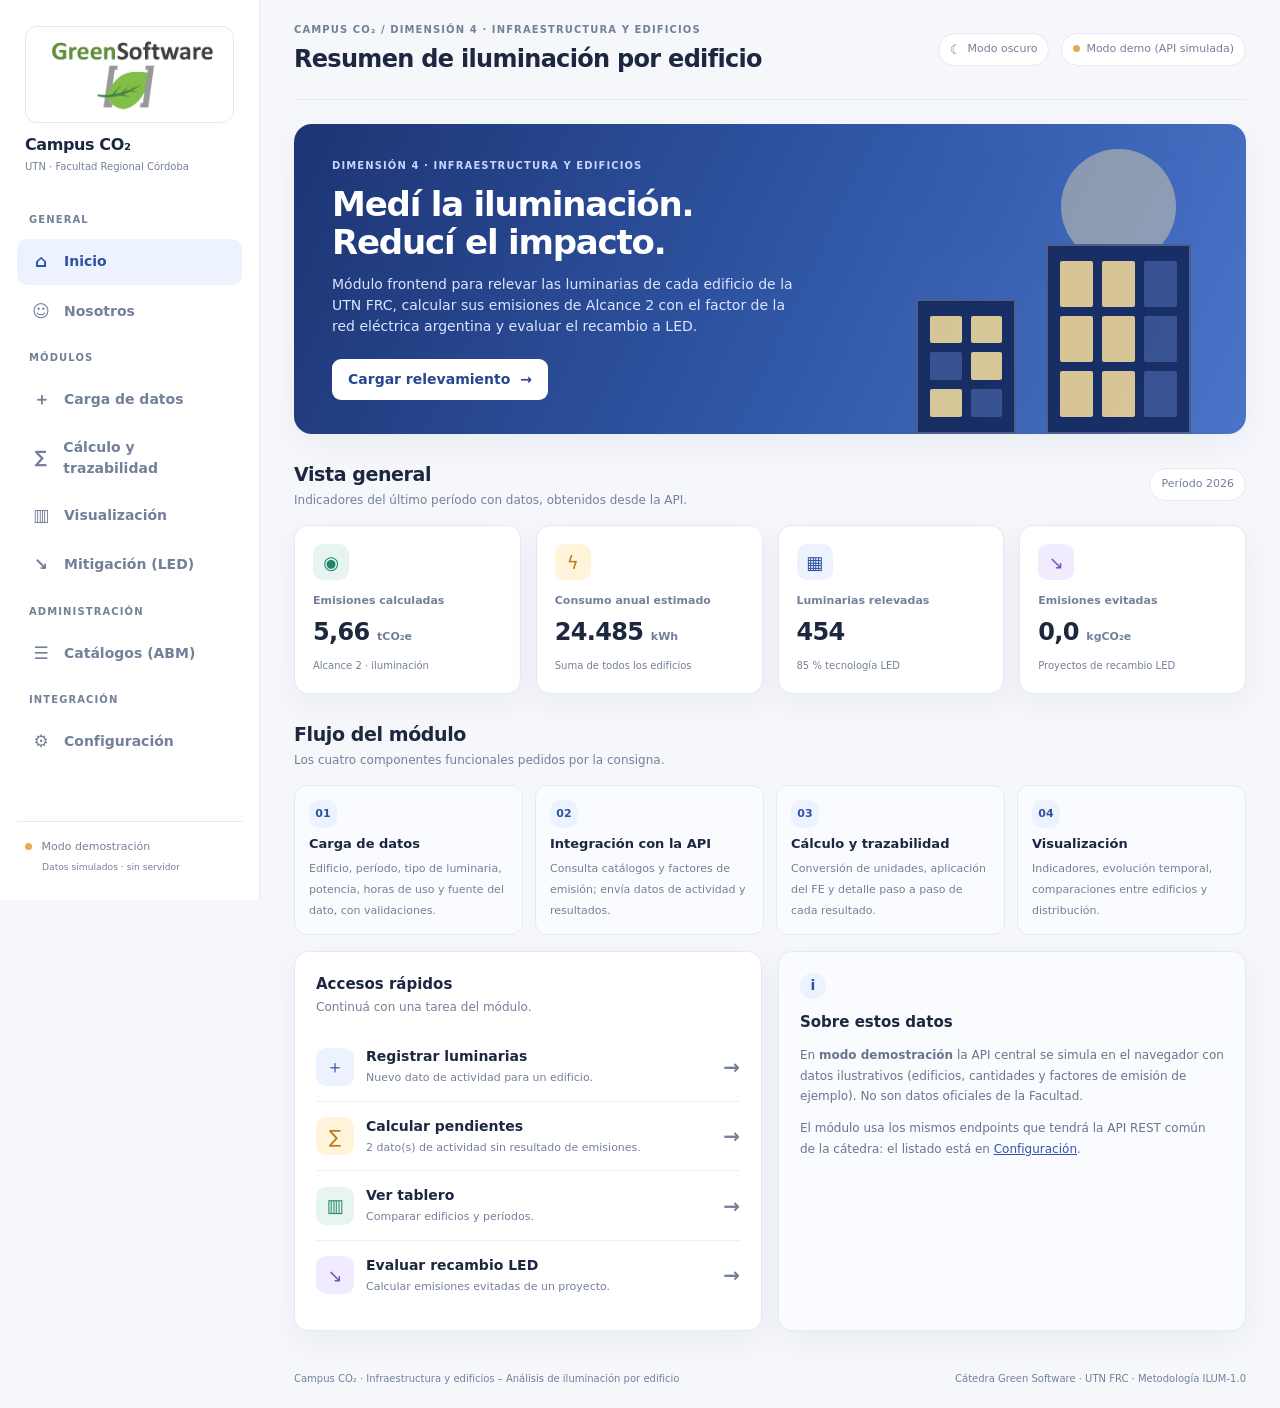
==== commit af316201: "Simplificar Configuración y quitar Modelo de medición para la presentación - Configuración: se quita" ====
--- a/index.html
+++ b/index.html
@@ -63,7 +63,7 @@
         <div class="note-icon">i</div>
         <h3>Sobre estos datos</h3>
         <p>En <b>modo demostración</b> la API central se simula en el navegador con datos ilustrativos (edificios, cantidades y factores de emisión de ejemplo). No son datos oficiales de la Facultad.</p>
-        <p>Cuando la cátedra publique la API REST común, se configura su URL en <a href="configuracion.html">Configuración API</a> y todas las páginas pasan a consultar y enviar datos reales sin cambiar el código.</p>
+        <p>El módulo usa los mismos endpoints que tendrá la API REST común de la cátedra: el listado está en <a href="configuracion.html">Configuración</a>.</p>
       </article>
     </div>
   </main>
--- a/css/styles.css
+++ b/css/styles.css
@@ -336,3 +336,20 @@
 .theme-toggle { display: inline-flex; align-items: center; gap: 6px; font-size: 11px; color: var(--muted); background: var(--card); border: 1px solid var(--line); padding: 7px 11px; border-radius: 30px; }
 .theme-toggle:hover { color: var(--ink); }
 .theme-toggle span { font-size: 13px; line-height: 1; }
+
+/* ---------- Catálogos (ABM) ---------- */
+.tabs { display: flex; gap: 6px; border-bottom: 1px solid var(--line); margin-bottom: 18px; overflow-x: auto; overflow-y: hidden; }
+.tab { border: 0; background: transparent; color: var(--muted); font-weight: 650; padding: 10px 14px; border-bottom: 2px solid transparent; margin-bottom: -1px; white-space: nowrap; }
+.tab:hover { color: var(--ink); }
+.tab.active { color: var(--blue-ink); border-bottom-color: var(--blue); }
+.grid-abm { display: grid; grid-template-columns: minmax(280px, .8fr) 1.2fr; gap: 16px; align-items: start; }
+.check { display: flex; align-items: center; gap: 8px; font-size: 12px; font-weight: 650; color: var(--label); flex-wrap: wrap; }
+.check input { width: 16px; height: 16px; accent-color: var(--blue); }
+.check small { font-weight: 400; color: var(--muted); }
+@media (max-width: 1100px) { .grid-abm { grid-template-columns: 1fr; } }
+.grid-abm > * { min-width: 0; }
+.form-section-title p { overflow-wrap: anywhere; }
+
+/* ---------- Nosotros ---------- */
+.about-chips { display: flex; flex-wrap: wrap; gap: 6px; margin-top: 14px; }
+.about-kv { margin-top: 12px; gap: 8px 18px; font-size: 13px; }
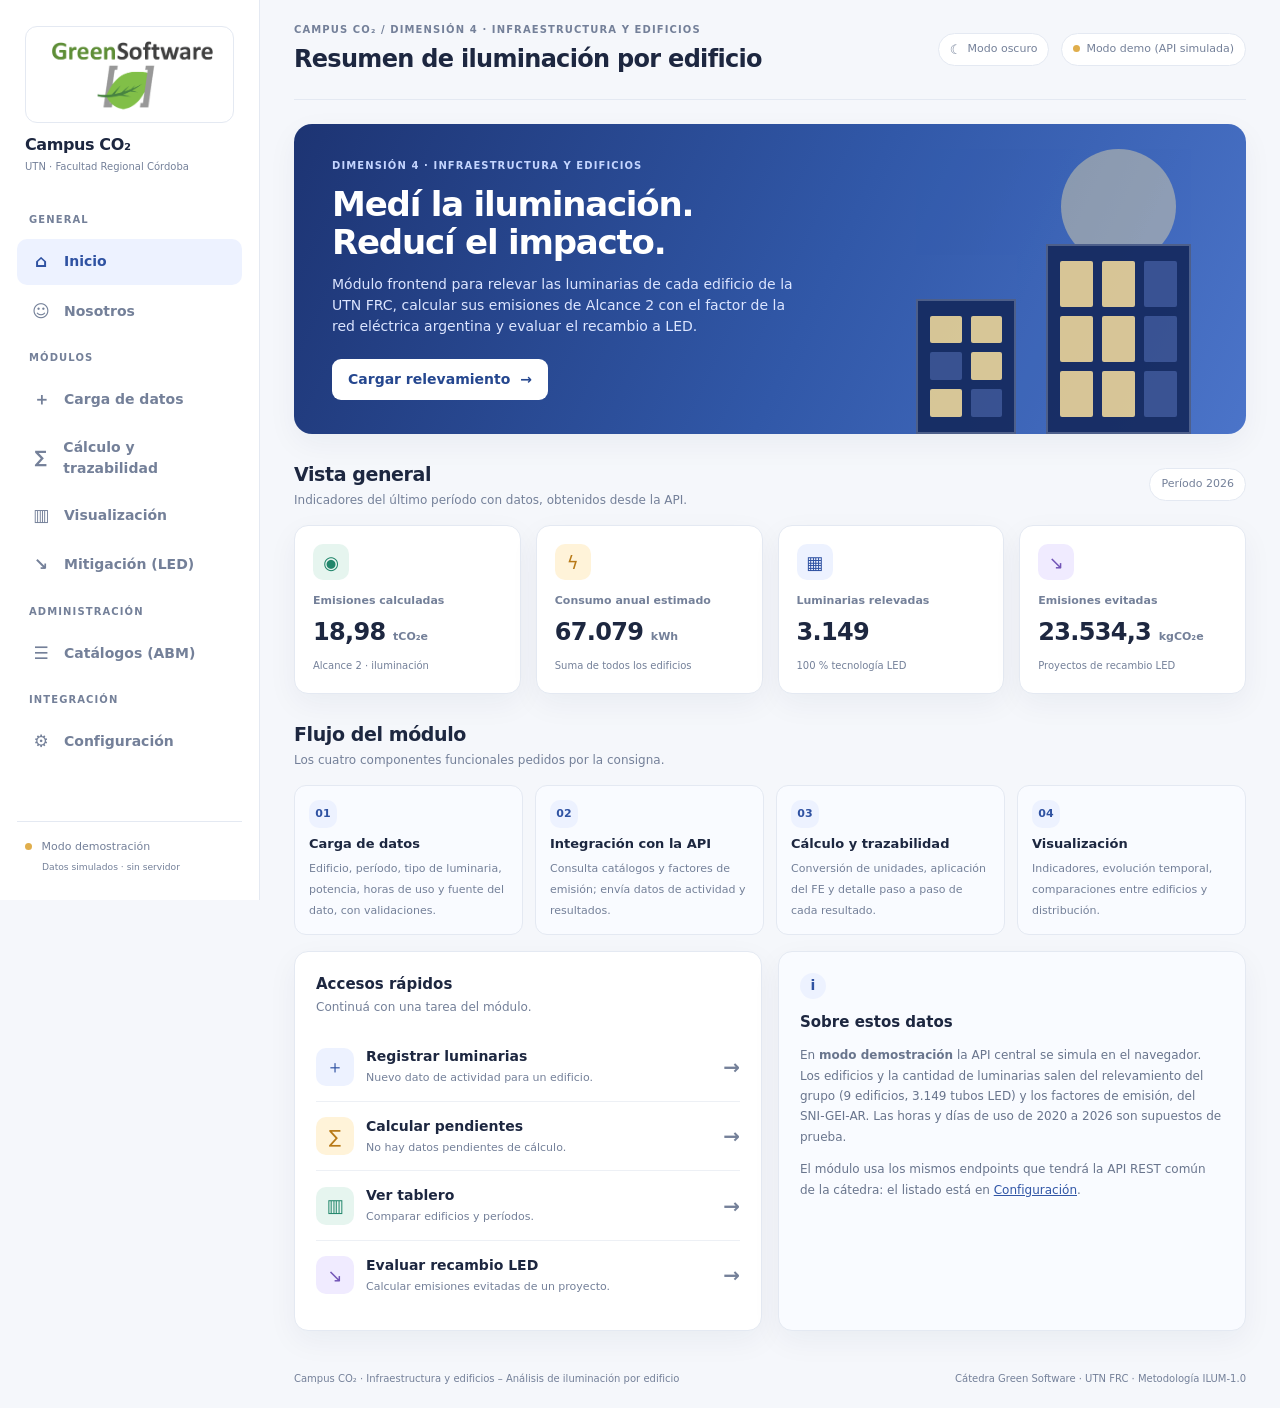
==== commit 51e8fe0f: "Cargar datos de prueba 2020-2026 con los 9 edificios del relevamiento - 9 edificios y 3.149 tubos LE" ====
--- a/index.html
+++ b/index.html
@@ -62,7 +62,7 @@
       <article class="panel note-panel">
         <div class="note-icon">i</div>
         <h3>Sobre estos datos</h3>
-        <p>En <b>modo demostración</b> la API central se simula en el navegador con datos ilustrativos (edificios, cantidades y factores de emisión de ejemplo). No son datos oficiales de la Facultad.</p>
+        <p>En <b>modo demostración</b> la API central se simula en el navegador. Los edificios y la cantidad de luminarias salen del relevamiento del grupo (9 edificios, 3.149 tubos LED) y los factores de emisión, del SNI-GEI-AR. Las horas y días de uso de 2020 a 2026 son supuestos de prueba.</p>
         <p>El módulo usa los mismos endpoints que tendrá la API REST común de la cátedra: el listado está en <a href="configuracion.html">Configuración</a>.</p>
       </article>
     </div>
--- a/css/styles.css
+++ b/css/styles.css
@@ -353,3 +353,19 @@
 /* ---------- Nosotros ---------- */
 .about-chips { display: flex; flex-wrap: wrap; gap: 6px; margin-top: 14px; }
 .about-kv { margin-top: 12px; gap: 8px 18px; font-size: 13px; }
+
+/* ---------- Configuración: endpoints ---------- */
+.ep-main { display: grid; grid-template-columns: repeat(3, minmax(0, 1fr)); gap: 16px; }
+.ep-card { display: flex; flex-direction: column; gap: 10px; min-width: 0; }
+.ep-card .ep-num { font-size: 10px; font-weight: 800; letter-spacing: 1px; text-transform: uppercase; color: var(--muted); }
+.ep-card h3 { margin: 0; font-size: 15px; }
+.ep-card p { margin: 0; font-size: 12px; color: var(--text-2); }
+.ep-line { display: flex; gap: 8px; align-items: flex-start; }
+.ep-line .badge { flex-shrink: 0; }
+.ep-line code { flex: 1; min-width: 0; }
+.ep-line code { overflow-wrap: anywhere; font-size: 12px; color: var(--ink); }
+.ep-card .json-box { max-height: 220px; font-size: 11px; }
+.ep-card details summary { cursor: pointer; font-size: 12px; color: var(--blue-ink); font-weight: 650; }
+.ep-group td { background: var(--th-bg); font-weight: 700; color: var(--ink); font-size: 12px; }
+#ep-table code { white-space: normal; overflow-wrap: anywhere; }
+@media (max-width: 1100px) { .ep-main { grid-template-columns: 1fr; } }
